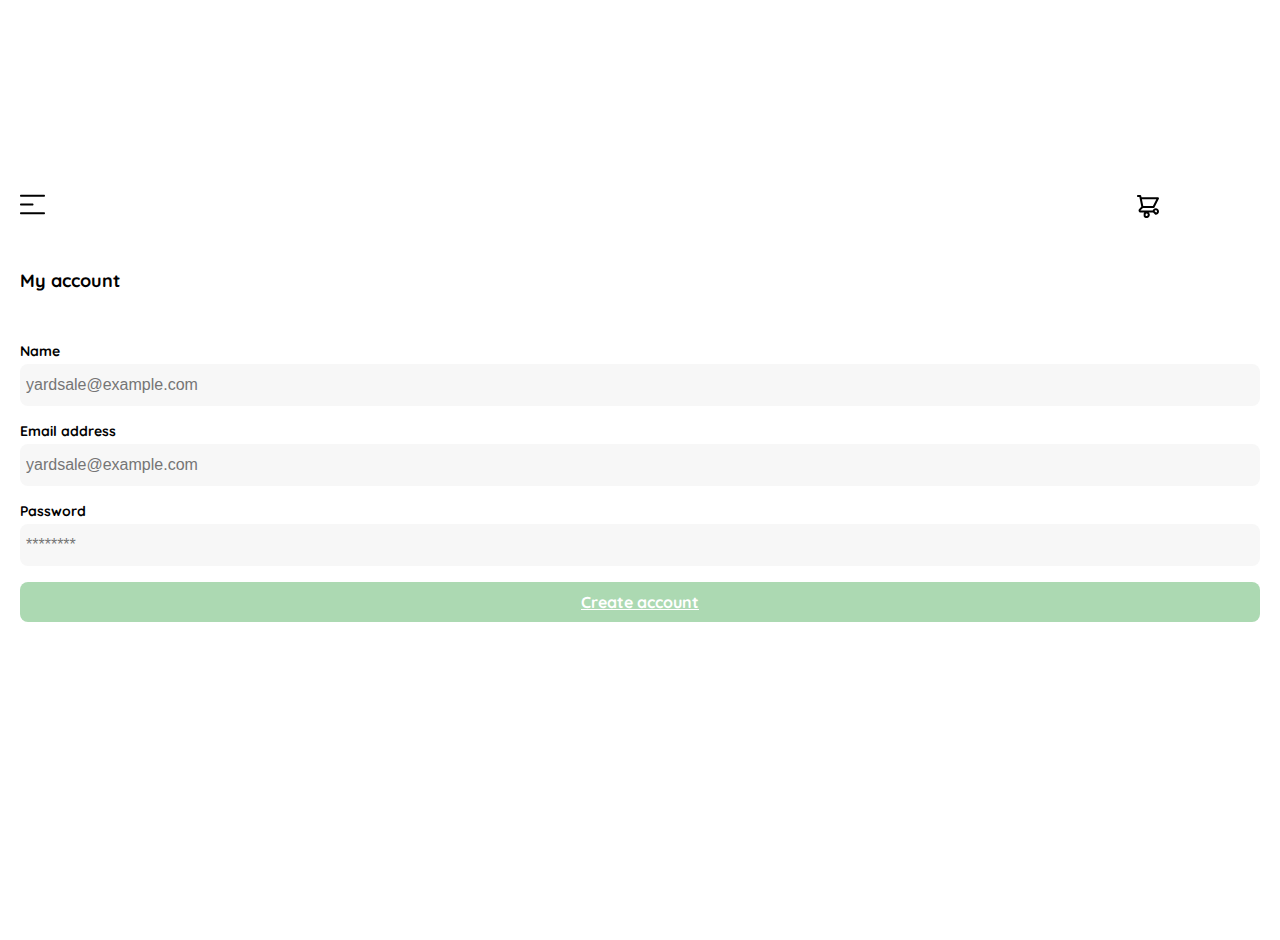
==== create_account.html @ 2fc28670 "Inicio del proyecto - Revisión" ====
<!DOCTYPE html>
<html lang="en">

<head>
    <meta charset="UTF-8">
    <meta name="viewport" content="width=div, initial-scale=1.0">
    <title>Yard Sale</title>
    <link rel="shortcut icon" href="Platzi_YardSale_Logos/favicon_bota_fora.svg" type="img">
    <link rel="preconnect" href="https://fonts.googleapis.com">
    <link rel="preconnect" href="https://fonts.gstatic.com" crossorigin>
    <link href="https://fonts.googleapis.com/css2?family=Quicksand:wght@300;500;700&display=swap" rel="stylesheet">
    <link rel="stylesheet" href="/CSS/create_account.css">
    <link rel="stylesheet" href="/CSS/button.css">
</head>

<body>
    <div class="account">
        <div class="account-container">
            <nav class="account-container__nav">
                <img src="Platzi_YardSale_Icons/icon_menu.svg" alt="" class="account-container__menu">
                <a href="home1.html"><img src="Platzi_YardSale_Logos/logo_yard_sale.svg" alt="" class="account-container__logo"></a>
                <img src="Platzi_YardSale_Icons/icon_shopping_cart.svg">
            </nav>
            <div class="account-container__content">
                <h1 class="account-container__title">My account</h1>
                <form class="account-container__form" action="/">
                    <label class="account-container__label" for="name">Name</label>
                    <input id="name" class="account-container__input account-container__input-name" type="text" name="" placeholder="yardsale@example.com">

                    <label class="account-container__label" for="email">Email address</label>
                    <input id="email" class="account-container__input account-container__input-email" type="email" name="" placeholder="yardsale@example.com">

                    <label class="account-container__label" for="password">Password</label>
                    <input id="password" class="account-container__input account-container__input-password" type="password" name="" placeholder="********">
                </form>
            </div>
            <a href="home1.html" class="login-container__button button__primary-button">Create account</a>
            <!-- <button class="account-container__button button__secondary-button" type="submit">Sign up</button> -->
        </div>
    </div>
</body>

</html>
---- CSS/create_account.css ----
:root {
    --white: #FFFFFF;
    --black: #000000;
    --very-light-pink: #C7C7C7;
    --text-input-field: #F7F7F7;
    --hospital-green: #ACD9B2;
    --sm: 14px;
    --md: 16px;
    --lg: 18px;
}

body {
    margin: 20px;
    font-family: 'Quicksand', sans-serif;
}

.account {
    width: 100%;
    height: 100vh;
    display: grid;
    place-items: center;
}

.account-container {
    display: grid;
    grid-template-columns: auto;
    grid-template-rows: 30px 8fr 1fr;
    /* width: 280px; */
    width: 100%;
    height: 100vh;
}

.account-container__nav {
    display: grid;
    justify-content: space-between;   
    grid-template-columns: 1fr 8fr 1fr;
    place-content: center;
}

.account-container__nav a {
    display: grid;
    place-content: center;
}

.account-container__logo {
    width: 120px;
    align-self: end;
    justify-self: center;
}

.account-container__content {
    align-self: start;
}


.account-container__title {
    font-size: var(--lg);
    margin-bottom: 12px;
    margin: 50px 0px;
}

.account-container__form {
    display: flex;
    flex-direction: column;
}

.account-container__label {
    font-size: var(--sm);
    font-weight: bold;
    margin-bottom: 4px;
}

.account-container__input {
    background-color: var(--text-input-field);
    border: none;
    border-radius: 8px;
    height: 30px;
    font-size: var(--md);
    padding: 6px;
    margin-bottom: 16px;
}

/*La configuración de los botones se encuentra en el archivo button.css*/

.button__primary-button {
    align-self: end;
    margin-bottom: 10%;
    display: flex;
    flex-wrap: wrap;
    align-content: center;
    justify-content: center;
}

@media (min-width:320px)  { /* smartphones, iPhone, portrait 480x320 phones */ 
    .account-container {
        width: 100%;
    }
}
@media (min-width:481px)  { /* portrait e-readers (Nook/Kindle), smaller tablets @ 600 or @ 640 wide. */ }
@media (min-width:641px)  { /* portrait tablets, portrait iPad, landscape e-readers, landscape 800x480 or 854x480 phones */ 
    .account-container {
        width: 100%;
        grid-template-rows: auto;
        align-content: center;
    }
    
    .account-container__logo {
        display: none;
    }

    .button__secondary-button {
        margin-top: 42px;
    }
}
@media (min-width:961px)  { /* tablet, landscape iPad, lo-res laptops ands desktops */ }
@media (min-width:1025px) { /* big landscape tablets, laptops, and desktops */ }
@media (min-width:1281px) { /* hi-res laptops and desktops */ }
---- CSS/button.css ----
.button__primary-button {
    background-color: var(--hospital-green);
    font-size: var(--md);
    border: none;
    border-radius: 8px;
    color: var(--white);
    height: 40px;
    width: 100%;
    cursor: pointer;
    font-weight: bold;
}

.button__secondary-button {
    background-color: var(--white);
    font-size: var(--md);
    border: solid var(--hospital-green) 1px;
    border-radius: 8px;
    color: var(--hospital-green);
    height: 40px;
    width: 100%;
    cursor: pointer;
    font-weight: 500;
    text-decoration: none;
}

.button__nav-button {
    background-color: var(--white);
    font-size: var(--lg);
    color: var(--very-light-pink);
    width: 100%;
    cursor: pointer;
    font-weight: 500;
    text-decoration: none;
}
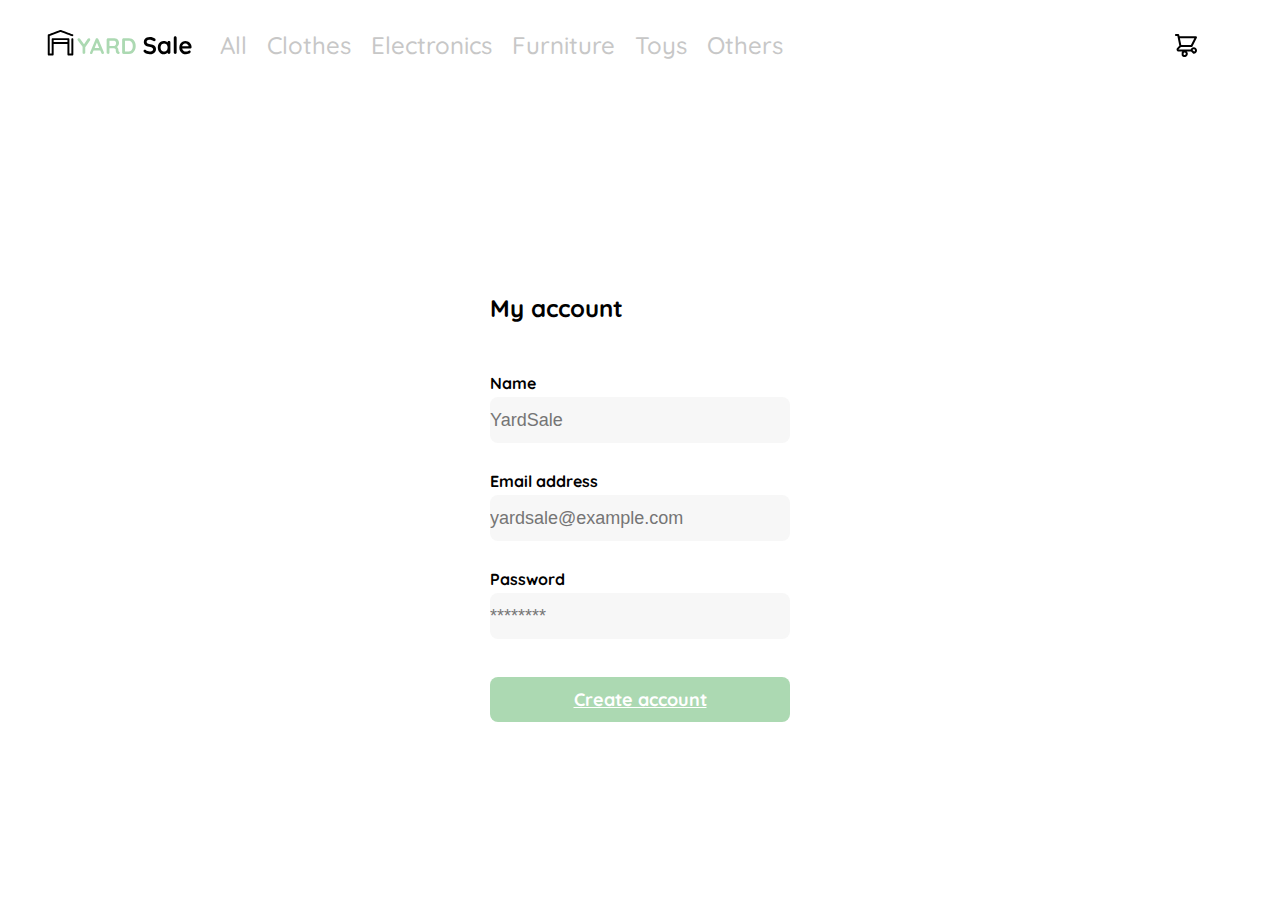
==== commit 6fc6616e: "Avances en global_nav. Se agregó nombre y opciones de usuario" ====
--- a/create_account.html
+++ b/create_account.html
@@ -5,36 +5,76 @@
     <meta charset="UTF-8">
     <meta name="viewport" content="width=div, initial-scale=1.0">
     <title>Yard Sale</title>
+
     <link rel="shortcut icon" href="Platzi_YardSale_Logos/favicon_bota_fora.svg" type="img">
     <link rel="preconnect" href="https://fonts.googleapis.com">
     <link rel="preconnect" href="https://fonts.gstatic.com" crossorigin>
     <link href="https://fonts.googleapis.com/css2?family=Quicksand:wght@300;500;700&display=swap" rel="stylesheet">
-    <link rel="stylesheet" href="/CSS/create_account.css">
-    <link rel="stylesheet" href="/CSS/button.css">
+
+    <link rel="stylesheet" href="CSS/button.css">
+    <link rel="stylesheet" href="CSS/variables.css">
+    <link rel="stylesheet" href="CSS/navegation.css">
+    <link rel="stylesheet" href="CSS/create_account.css">
 </head>
 
 <body>
-    <div class="account">
-        <div class="account-container">
-            <nav class="account-container__nav">
-                <img src="Platzi_YardSale_Icons/icon_menu.svg" alt="" class="account-container__menu">
-                <a href="home1.html"><img src="Platzi_YardSale_Logos/logo_yard_sale.svg" alt="" class="account-container__logo"></a>
-                <img src="Platzi_YardSale_Icons/icon_shopping_cart.svg">
+    <div class="create-account">
+        <div class="create-account-nav global-nav">
+            <a href="home1.html"
+                class="create-account-nav__page-left-logo global-nav__page-logo global-nav__page-left-logo"><img
+                    src="Platzi_YardSale_Logos/logo_yard_sale.svg" alt="Page logo" /></a>
+            <nav class="create-account-nav__elements global-nav__elements">
+                <input type="checkbox" id="menu-control" />
+                <label class="btn" for="menu-control"><img src="Platzi_YardSale_Icons/icon_menu.svg" alt="Menu"
+                        id="btnLeft" /></label>
+                <ol>
+                    <li>
+                        <a href="home1.html" class="create-account-nav__button button__nav-button">All</a>
+                    </li>
+                    <li>
+                        <a href="home1.html" class="create-account-nav__button button__nav-button">Clothes</a>
+                    </li>
+                    <li>
+                        <a href="home1.html"
+                            class="create-account-nav__button button__nav-button">Electronics</a>
+                    </li>
+                    <li>
+                        <a href="home1.html"
+                            class="create-account-nav__button button__nav-button">Furniture</a>
+                    </li>
+                    <li>
+                        <a href="home1.html" class="create-account-nav__button button__nav-button">Toys</a>
+                    </li>
+                    <li>
+                        <a href="home1.html" class="create-account-nav__button button__nav-button">Others</a>
+                    </li>
+                </ol>
             </nav>
-            <div class="account-container__content">
-                <h1 class="account-container__title">My account</h1>
-                <form class="account-container__form" action="/">
-                    <label class="account-container__label" for="name">Name</label>
-                    <input id="name" class="account-container__input account-container__input-name" type="text" name="" placeholder="yardsale@example.com">
+            <a href="home1.html"
+                class="create-account-nav__page-central-logo global-nav__page-logo global-nav__page-central-logo"><img
+                    src="Platzi_YardSale_Logos/logo_yard_sale.svg" alt="Page logo" /></a>
+            <div class="create-account-nav__account-shopping-cart global-nav__account-shopping-cart">
+                <a href="shopping_cart1.html" class="create-account-nav__button button__nav-button"><img
+                        src="Platzi_YardSale_Icons/icon_shopping_cart.svg" alt="Shopping cart icon" /></a>
+            </div>
+        </div>
+        <div class="create-account-container">
+            <div class="create-account-container__content">
+                <h1 class="create-account-container__title">My account</h1>
+                <form class="create-account-container__form" action="/">
+                    <label class="create-account-container__label" for="name">Name</label>
+                    <input class="create-account-container__text" id="name" type="text" placeholder="YardSale" />
 
-                    <label class="account-container__label" for="email">Email address</label>
-                    <input id="email" class="account-container__input account-container__input-email" type="email" name="" placeholder="yardsale@example.com">
+                    <label class="create-account-container__label" for="email">Email address</label>
+                    <input class="create-account-container__text" id="email" type="email"
+                        placeholder="yardsale@example.com" />
 
-                    <label class="account-container__label" for="password">Password</label>
-                    <input id="password" class="account-container__input account-container__input-password" type="password" name="" placeholder="********">
+                    <label class="create-account-container__label" for="password">Password</label>
+                    <input class="create-account-container__text" id="password" type="password"
+                        placeholder="********" />
                 </form>
             </div>
-            <a href="home1.html" class="login-container__button button__primary-button">Create account</a>
+            <a href="my_account.html" class="create-account__button button__primary-button">Create account</a>
             <!-- <button class="account-container__button button__secondary-button" type="submit">Sign up</button> -->
         </div>
     </div>
--- a/CSS/button.css
+++ b/CSS/button.css
@@ -4,7 +4,7 @@
     border: none;
     border-radius: 8px;
     color: var(--white);
-    height: 40px;
+    height: 45px;
     width: 100%;
     cursor: pointer;
     font-weight: bold;
@@ -16,7 +16,7 @@
     border: solid var(--hospital-green) 1px;
     border-radius: 8px;
     color: var(--hospital-green);
-    height: 40px;
+    height: 45px;
     width: 100%;
     cursor: pointer;
     font-weight: 500;
--- a/CSS/variables.css
+++ b/CSS/variables.css
@@ -0,0 +1,13 @@
+:root {
+    --white: #FFFFFF;
+    --black: #000000;
+    --dark: #232830;
+    --very-light-pink: #C7C7C7;
+    --text-input-field: #F7F7F7;
+    --hospital-green: #ACD9B2;
+    --sm: 16px;
+    --md: 18px;
+    --lg: 24px;
+    --logo: 30px;
+    --logo-s: 22px;
+}--- a/CSS/navegation.css
+++ b/CSS/navegation.css
@@ -0,0 +1,194 @@
+.global-nav {
+  margin-top: 20px;
+  width: 100%;
+  display: none;
+}
+
+.global-nav {
+  background-color: white;
+
+  width: 100%;
+  display: grid;
+  place-items: center;
+  place-content: center;
+  justify-content: space-between;
+  grid-template-columns: 50px 1fr 50px;
+  /* grid-template-rows: 250px; */
+  grid-template-rows: 50px;
+
+  position: sticky;
+  top: 0;
+  align-self: start;
+}
+
+.global-nav__page-left-logo {
+  display: none;
+}
+
+.global-nav__page-logo img {
+  height: var(--logo);
+}
+
+.global-nav__elements {
+  width: 100%;
+  display: flex;
+  flex-direction: row;
+  justify-content: flex-start;
+}
+
+.global-nav__elements label {
+  display: grid;
+  place-items: center;
+  margin: 0;
+}
+
+#menu-control {
+  display: none;
+}
+
+.global-nav__elements ol {
+  width: 100%;
+  display: flex;
+  padding: 0 0 0 0;
+  list-style: none;
+}
+
+.global-nav__elements li {
+  display: none;
+  padding: 0 20px 0 0;
+}
+
+.global-nav__account-shopping-cart {
+  width: 100%;
+  display: grid;
+  align-items: end;
+  grid-template-columns: 3fr 1fr;
+  grid-template-rows: 1fr;
+}
+
+.name-container {
+  height: 55px;
+  display: none;
+}
+
+.name {
+  height: 20px;
+  font-size: var(--md);
+  color: var(--dark);
+  align-self: end;
+  position: relative;
+  top: 16px;
+  z-index: 2;
+}
+
+.options-container {
+  display: none;
+  position: relative;
+  top: 20px;
+  left: 38px;
+  width: 150px;
+  background-color: var(--white);
+  z-index: 1;
+  border-radius: 8px;
+  box-shadow: 3px 3px 10px var(--very-light-pink);
+}
+
+.options {
+  padding: 20px 10px 0 0;
+  list-style: none;
+}
+
+.my_orders__button {
+  color: var(--black);
+}
+
+.my_account__button {
+  margin-top: 10px;
+  color: var(--black);
+}
+
+.global-nav__account-shopping-cart a {
+  display: flex;
+  flex-direction: row-reverse;
+  place-self: center;
+}
+
+.home1__button {
+  color: var(--hospital-green);
+  margin-top: 40px;
+}
+
+@media (min-width: 320px) {
+  /* smartphones, iPhone, portrait 480x320 phones */
+}
+@media (min-width: 481px) {
+  /* portrait e-readers (Nook/Kindle), smaller tablets @ 600 or @ 640 wide. */
+}
+@media (min-width: 641px) {
+  /* portrait tablets, portrait iPad, landscape e-readers, landscape 800x480 or 854x480 phones */
+  .global-nav {
+    grid-template-columns: 200px 1fr 250px;
+  }
+  .global-nav__page-left-logo {
+    width: 100%;
+    display: grid;
+    place-items: center;
+  }
+  .global-nav__page-central-logo {
+    display: none;
+  }
+  #menu-control:checked ~ ol {
+    display: flex;
+    flex-direction: column;
+    position: relative;
+    top: 92px;
+    left: 20px;
+  }
+  #menu-control:checked ~ ol > li {
+    display: block;
+    padding-bottom: 10px;
+  }
+  .global-nav__elements li:hover a {
+    color: var(--hospital-green);
+  }
+  /* ::-webkit-scrollbar {
+    display: none;
+  } */
+  .name-container {
+    display: flex;
+    flex-direction: column;
+  }
+  .name-container:hover .options-container {
+    display: block;
+  }
+}
+@media (min-width: 961px) {
+  /* tablet, landscape iPad, lo-res laptops ands desktops */
+}
+@media (min-width: 1025px) {
+  /* big landscape tablets, laptops, and desktops */
+  .global-nav {
+    grid-template-columns: 200px 1fr 250px;
+  }
+  .global-nav__elements {
+    display: flex;
+  }
+  .global-nav__elements label {
+    display: none;
+  }
+  #menu-control:checked ~ ol > li {
+    display: flex;
+    padding: 0 20px 0 0;
+  }
+  #menu-control:checked ~ ol {
+    flex-direction: row;
+    position: static;
+  }
+  .global-nav__elements li {
+    display: block;
+    padding: 0 20px 0 0;
+  }
+}
+@media (min-width: 1281px) {
+  /* hi-res laptops and desktops */
+}
--- a/CSS/create_account.css
+++ b/CSS/create_account.css
@@ -1,114 +1,93 @@
-:root {
-    --white: #FFFFFF;
-    --black: #000000;
-    --very-light-pink: #C7C7C7;
-    --text-input-field: #F7F7F7;
-    --hospital-green: #ACD9B2;
-    --sm: 14px;
-    --md: 16px;
-    --lg: 18px;
-}
-
 body {
-    margin: 20px;
+    margin: 0 20px;
+    height: 100vh;
     font-family: 'Quicksand', sans-serif;
 }
 
-.account {
+.create-account {
     width: 100%;
-    height: 100vh;
+    height: 100%;
     display: grid;
+    grid-template-columns: auto;
+    grid-template-rows: 70px 1fr;
     place-items: center;
 }
-
-.account-container {
+.create-account-container {
+    width: 300px;
     display: grid;
-    grid-template-columns: auto;
-    grid-template-rows: 30px 8fr 1fr;
-    /* width: 280px; */
-    width: 100%;
-    height: 100vh;
+    grid-template-rows: 1fr 80px;
 }
 
-.account-container__nav {
-    display: grid;
-    justify-content: space-between;   
-    grid-template-columns: 1fr 8fr 1fr;
-    place-content: center;
-}
-
-.account-container__nav a {
-    display: grid;
-    place-content: center;
-}
-
-.account-container__logo {
-    width: 120px;
-    align-self: end;
-    justify-self: center;
-}
-
-.account-container__content {
+.create-account-container__content {
     align-self: start;
 }
 
-
-.account-container__title {
+.create-account-container__title {
     font-size: var(--lg);
-    margin-bottom: 12px;
-    margin: 50px 0px;
+    margin: 70px 0px 50px 0px;
 }
 
-.account-container__form {
+.create-account-container__form {
     display: flex;
     flex-direction: column;
 }
 
-.account-container__label {
+.create-account-container__label {
     font-size: var(--sm);
     font-weight: bold;
     margin-bottom: 4px;
 }
 
-.account-container__input {
+.create-account-container__text {
     background-color: var(--text-input-field);
     border: none;
+    color: var(--very-light-pink);
     border-radius: 8px;
     height: 30px;
     font-size: var(--md);
-    padding: 6px;
-    margin-bottom: 16px;
+    padding: 8px 0px;
+    margin-bottom: 28px;
 }
 
 /*La configuración de los botones se encuentra en el archivo button.css*/
 
-.button__primary-button {
-    align-self: end;
-    margin-bottom: 10%;
+.create-account__button {
+    margin-bottom: 25px;
     display: flex;
     flex-wrap: wrap;
-    align-content: center;
-    justify-content: center;
+    place-content: center;
+    place-self: end center;
 }
 
-@media (min-width:320px)  { /* smartphones, iPhone, portrait 480x320 phones */ 
-    .account-container {
+@media (max-width:290px)  {
+    .create-account {
+        width: 236px;
+    }
+    .create-account-container {
+        justify-self: start;
+        justify-items: start;
+    }
+}
+@media (min-width:291px)  { /* smartphones, iPhone, portrait 480x320 phones */ 
+    .create-account {
         width: 100%;
     }
 }
-@media (min-width:481px)  { /* portrait e-readers (Nook/Kindle), smaller tablets @ 600 or @ 640 wide. */ }
+@media (min-width:320px)  { /* smartphones, iPhone, portrait 480x320 phones */ 
+    
+}
+@media (max-width:481px)  { /* portrait e-readers (Nook/Kindle), smaller tablets @ 600 or @ 640 wide. */ 
+    .create-account-container {
+        width: 100%;
+        height: 100%;
+    }
+}
 @media (min-width:641px)  { /* portrait tablets, portrait iPad, landscape e-readers, landscape 800x480 or 854x480 phones */ 
-    .account-container {
-        width: 100%;
-        grid-template-rows: auto;
+    .create-account {
+        grid-template-rows: 70px 1fr;
         align-content: center;
     }
-    
-    .account-container__logo {
-        display: none;
-    }
-
-    .button__secondary-button {
+    .button__primary-button {
         margin-top: 42px;
     }
 }
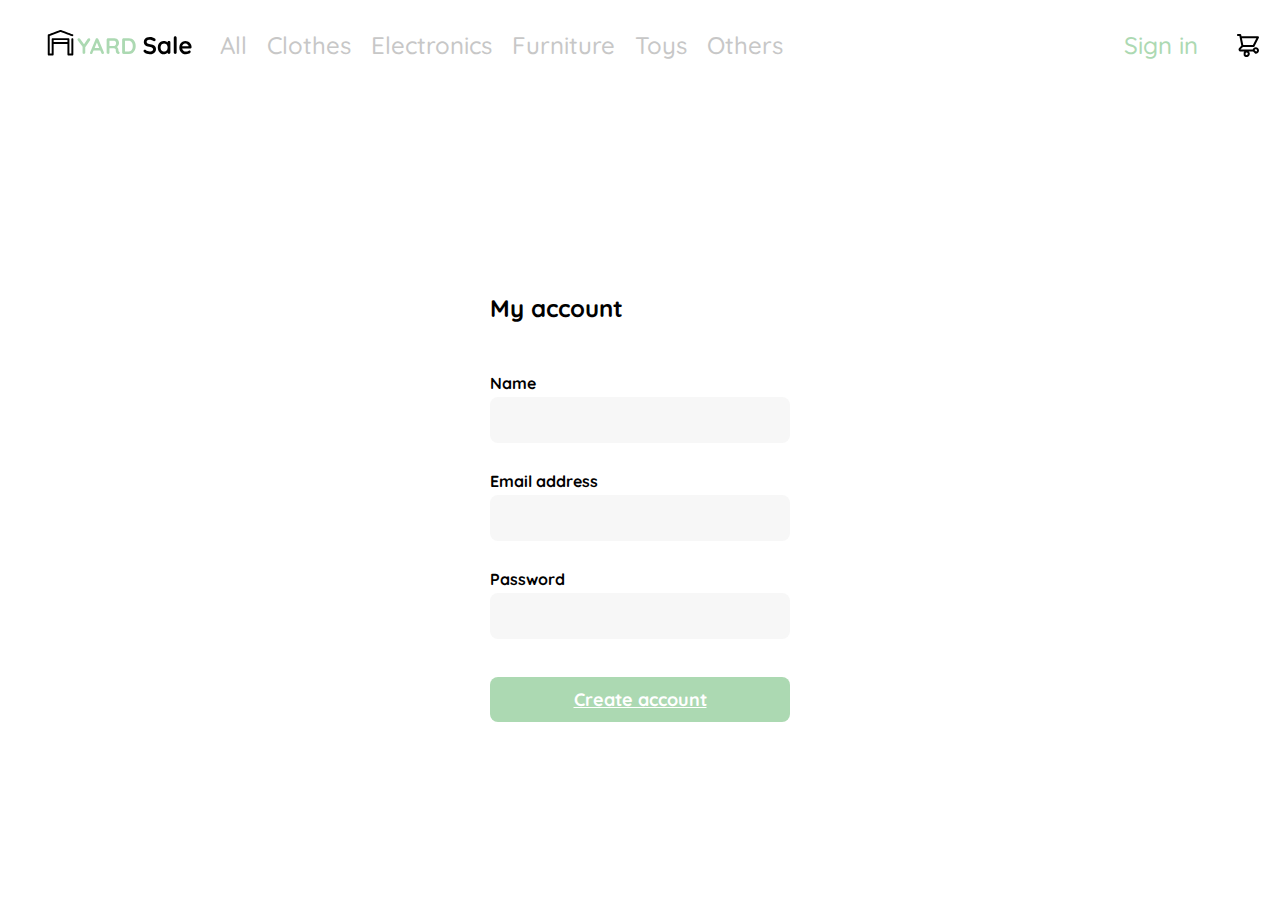
==== commit 654ca1b9: "Barra de navegación casi finalizada. Se ha completado la mayor parte del diseño y funcionalidad. Aún" ====
--- a/create_account.html
+++ b/create_account.html
@@ -2,82 +2,85 @@
 <html lang="en">
 
 <head>
-    <meta charset="UTF-8">
-    <meta name="viewport" content="width=div, initial-scale=1.0">
-    <title>Yard Sale</title>
+  <meta charset="UTF-8" />
+  <meta name="viewport" content="width=div, initial-scale=1.0" />
+  <title>Yard Sale</title>
 
-    <link rel="shortcut icon" href="Platzi_YardSale_Logos/favicon_bota_fora.svg" type="img">
-    <link rel="preconnect" href="https://fonts.googleapis.com">
-    <link rel="preconnect" href="https://fonts.gstatic.com" crossorigin>
-    <link href="https://fonts.googleapis.com/css2?family=Quicksand:wght@300;500;700&display=swap" rel="stylesheet">
+  <link rel="shortcut icon" href="Platzi_YardSale_Logos/favicon_bota_fora.svg" type="img" />
+  <link rel="preconnect" href="https://fonts.googleapis.com" />
+  <link rel="preconnect" href="https://fonts.gstatic.com" crossorigin />
+  <link href="https://fonts.googleapis.com/css2?family=Quicksand:wght@300;500;700&display=swap" rel="stylesheet" />
 
-    <link rel="stylesheet" href="CSS/button.css">
-    <link rel="stylesheet" href="CSS/variables.css">
-    <link rel="stylesheet" href="CSS/navegation.css">
-    <link rel="stylesheet" href="CSS/create_account.css">
+  <link rel="stylesheet" href="CSS/button.css" />
+  <link rel="stylesheet" href="CSS/variables.css" />
+  <link rel="stylesheet" href="CSS/navegation.css" />
+  <link rel="stylesheet" href="CSS/create_account.css" />
 </head>
 
 <body>
-    <div class="create-account">
-        <div class="create-account-nav global-nav">
-            <a href="home1.html"
-                class="create-account-nav__page-left-logo global-nav__page-logo global-nav__page-left-logo"><img
-                    src="Platzi_YardSale_Logos/logo_yard_sale.svg" alt="Page logo" /></a>
-            <nav class="create-account-nav__elements global-nav__elements">
-                <input type="checkbox" id="menu-control" />
-                <label class="btn" for="menu-control"><img src="Platzi_YardSale_Icons/icon_menu.svg" alt="Menu"
-                        id="btnLeft" /></label>
-                <ol>
-                    <li>
-                        <a href="home1.html" class="create-account-nav__button button__nav-button">All</a>
-                    </li>
-                    <li>
-                        <a href="home1.html" class="create-account-nav__button button__nav-button">Clothes</a>
-                    </li>
-                    <li>
-                        <a href="home1.html"
-                            class="create-account-nav__button button__nav-button">Electronics</a>
-                    </li>
-                    <li>
-                        <a href="home1.html"
-                            class="create-account-nav__button button__nav-button">Furniture</a>
-                    </li>
-                    <li>
-                        <a href="home1.html" class="create-account-nav__button button__nav-button">Toys</a>
-                    </li>
-                    <li>
-                        <a href="home1.html" class="create-account-nav__button button__nav-button">Others</a>
-                    </li>
-                </ol>
-            </nav>
-            <a href="home1.html"
-                class="create-account-nav__page-central-logo global-nav__page-logo global-nav__page-central-logo"><img
-                    src="Platzi_YardSale_Logos/logo_yard_sale.svg" alt="Page logo" /></a>
-            <div class="create-account-nav__account-shopping-cart global-nav__account-shopping-cart">
-                <a href="shopping_cart1.html" class="create-account-nav__button button__nav-button"><img
-                        src="Platzi_YardSale_Icons/icon_shopping_cart.svg" alt="Shopping cart icon" /></a>
-            </div>
+  <div class="create-account">
+    <div class="create-account-nav global-nav">
+      <a href="index.html"
+        class="create-account-nav__page-left-logo global-nav__page-logo global-nav__page-left-logo"><img
+          src="Platzi_YardSale_Logos/logo_yard_sale.svg" alt="Page logo" /></a>
+      <nav class="create-account-nav__elements global-nav__elements">
+        <input type="checkbox" id="menu-control" />
+        <label class="menu-control__img" for="menu-control"><img src="Platzi_YardSale_Icons/icon_menu.svg" alt="Menu"
+            id="btnLeft" /></label>
+        <ol class="create-account-nav__buttons global-nav__buttons">
+          <li>
+            <a href="index.html" class="create-account-nav__button button__nav-button">All</a>
+          </li>
+          <li>
+            <a href="index.html" class="create-account-nav__button button__nav-button">Clothes</a>
+          </li>
+          <li>
+            <a href="index.html" class="create-account-nav__button button__nav-button">Electronics</a>
+          </li>
+          <li>
+            <a href="index.html" class="create-account-nav__button button__nav-button">Furniture</a>
+          </li>
+          <li>
+            <a href="index.html" class="create-account-nav__button button__nav-button">Toys</a>
+          </li>
+          <li>
+            <a href="index.html" class="create-account-nav__button button__nav-button">Others</a>
+          </li>
+        </ol>
+      </nav>
+      <a href="index.html"
+        class="create-account-nav__page-central-logo global-nav__page-logo global-nav__page-central-logo"><img
+          src="Platzi_YardSale_Logos/logo_yard_sale.svg" alt="Page logo" /></a>
+      <div class="create-account-nav__account-shopping-cart global-nav__account-shopping-cart">
+        <div class="name-options">
+          <div class="name-container">
+            <a href="login.html" class="name create_account__button button__nav-button global-shopping__button">Sign
+              in</a>
+          </div>
         </div>
-        <div class="create-account-container">
-            <div class="create-account-container__content">
-                <h1 class="create-account-container__title">My account</h1>
-                <form class="create-account-container__form" action="/">
-                    <label class="create-account-container__label" for="name">Name</label>
-                    <input class="create-account-container__text" id="name" type="text" placeholder="YardSale" />
 
-                    <label class="create-account-container__label" for="email">Email address</label>
-                    <input class="create-account-container__text" id="email" type="email"
-                        placeholder="yardsale@example.com" />
+        <a href="shopping_cart1.html" class="create-account-nav__button button__nav-button"><img
+            src="Platzi_YardSale_Icons/icon_shopping_cart.svg" alt="Shopping cart icon" /></a>
+      </div>
+    </div>
+    <div class="create-account-container">
+      <div class="create-account-container__content">
+        <h1 class="create-account-container__title">My account</h1>
+        <form class="create-account-container__form" action="/">
+          <label class="create-account-container__label" for="name">Name</label>
+          <input class="create-account-container__text" id="name" type="text" placeholder="" />
 
-                    <label class="create-account-container__label" for="password">Password</label>
-                    <input class="create-account-container__text" id="password" type="password"
-                        placeholder="********" />
-                </form>
-            </div>
-            <a href="my_account.html" class="create-account__button button__primary-button">Create account</a>
-            <!-- <button class="account-container__button button__secondary-button" type="submit">Sign up</button> -->
-        </div>
+          <label class="create-account-container__label" for="email">Email address</label>
+          <input class="create-account-container__text" id="email" type="email" placeholder="" />
+
+          <label class="create-account-container__label" for="password">Password</label>
+          <input class="create-account-container__text" id="password" type="password" placeholder="" />
+        </form>
+      </div>
+      <a href="my_account.html" class="create-account__button button__primary-button">Create account</a>
+      <!-- <button class="account-container__button button__secondary-button" type="submit">Sign up</button> -->
     </div>
+  </div>
 </body>
 
 </html>--- a/CSS/navegation.css
+++ b/CSS/navegation.css
@@ -1,17 +1,13 @@
-.global-nav {
-  margin-top: 20px;
-  width: 100%;
-  display: none;
-}
-
 .global-nav {
   background-color: white;
-
-  width: 100%;
+  margin-top: 20px;
+  width: 100%;
+
   display: grid;
   place-items: center;
   place-content: center;
   justify-content: space-between;
+
   grid-template-columns: 50px 1fr 50px;
   /* grid-template-rows: 250px; */
   grid-template-rows: 50px;
@@ -36,24 +32,30 @@
   justify-content: flex-start;
 }
 
-.global-nav__elements label {
+/* .global-nav__elements label {
   display: grid;
   place-items: center;
   margin: 0;
+} */
+
+.menu-control__img {
+  display: grid;
+  place-items: center;
+  margin: 0;
 }
 
 #menu-control {
   display: none;
 }
 
-.global-nav__elements ol {
+.global-nav__buttons {
   width: 100%;
   display: flex;
   padding: 0 0 0 0;
   list-style: none;
 }
 
-.global-nav__elements li {
+.global-nav__buttons li {
   display: none;
   padding: 0 20px 0 0;
 }
@@ -66,43 +68,54 @@
   grid-template-rows: 1fr;
 }
 
+.name-options {
+  height: 50px;
+  display: none;
+}
+
 .name-container {
-  height: 55px;
-  display: none;
-}
-
-.name {
-  height: 20px;
+  height: 50px;
   font-size: var(--md);
   color: var(--dark);
-  align-self: end;
-  position: relative;
-  top: 16px;
-  z-index: 2;
+  display: flex;
+  /* align-self: end; */
+  /* position: relative; */
+  /* top: 16px; */
+  /* z-index: 2; */
+  align-items: center;
+}
+
+.name {
+  margin: 0;
 }
 
 .options-container {
   display: none;
-  position: relative;
-  top: 20px;
-  left: 38px;
-  width: 150px;
+  /* position: relative; */
+  /* top: 20px; */
+  /* left: 38px; */
+  /* width: 150px; */
   background-color: var(--white);
-  z-index: 1;
+  /* z-index: 1; */
   border-radius: 8px;
   box-shadow: 3px 3px 10px var(--very-light-pink);
 }
 
 .options {
-  padding: 20px 10px 0 0;
+  margin: 0;
+  padding: 20px 10px 20px 0;
   list-style: none;
 }
 
-.my_orders__button {
+.options li {
+  padding: 10px
+}
+
+.my-orders-option__button {
   color: var(--black);
 }
 
-.my_account__button {
+.my-account-option__button {
   margin-top: 10px;
   color: var(--black);
 }
@@ -113,7 +126,11 @@
   place-self: center;
 }
 
-.home1__button {
+.global-shopping__button {
+  color: var(--hospital-green);
+}
+
+.action__button {
   color: var(--hospital-green);
   margin-top: 40px;
 }
@@ -141,7 +158,7 @@
     display: flex;
     flex-direction: column;
     position: relative;
-    top: 92px;
+    top: 106px;
     left: 20px;
   }
   #menu-control:checked ~ ol > li {
@@ -154,18 +171,18 @@
   /* ::-webkit-scrollbar {
     display: none;
   } */
-  .name-container {
-    display: flex;
-    flex-direction: column;
-  }
-  .name-container:hover .options-container {
+  .name-options {
+    display: grid;
+    grid-template-rows: 50px auto;
+}
+  .global-name-options:hover .options-container {
     display: block;
   }
 }
 @media (min-width: 961px) {
   /* tablet, landscape iPad, lo-res laptops ands desktops */
 }
-@media (min-width: 1025px) {
+@media (min-width: 1070px) {
   /* big landscape tablets, laptops, and desktops */
   .global-nav {
     grid-template-columns: 200px 1fr 250px;
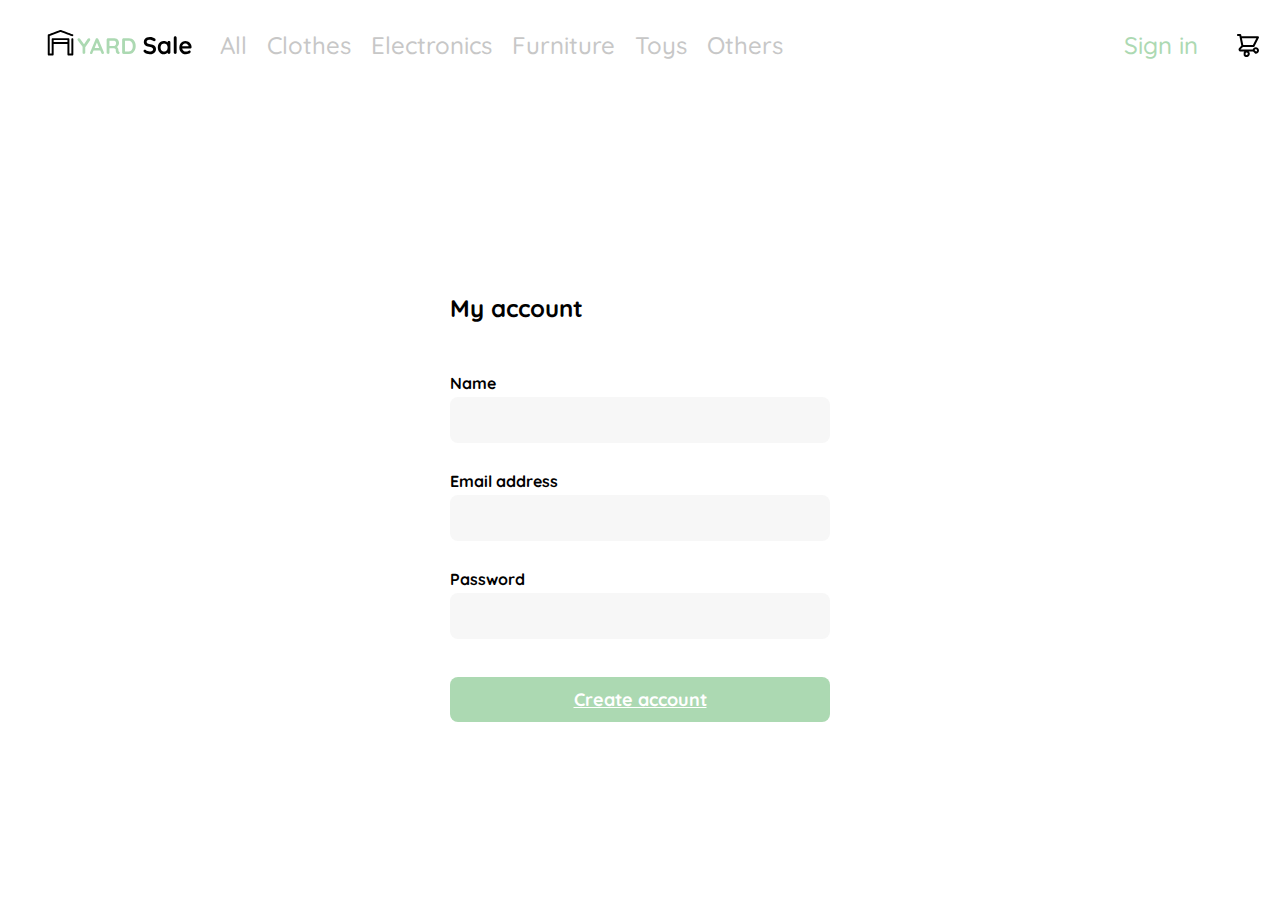
==== commit 40277862: "Versión para revisión" ====
--- a/create_account.html
+++ b/create_account.html
@@ -58,7 +58,6 @@
               in</a>
           </div>
         </div>
-
         <a href="shopping_cart1.html" class="create-account-nav__button button__nav-button"><img
             src="Platzi_YardSale_Icons/icon_shopping_cart.svg" alt="Shopping cart icon" /></a>
       </div>
@@ -69,15 +68,13 @@
         <form class="create-account-container__form" action="/">
           <label class="create-account-container__label" for="name">Name</label>
           <input class="create-account-container__text" id="name" type="text" placeholder="" />
-
           <label class="create-account-container__label" for="email">Email address</label>
           <input class="create-account-container__text" id="email" type="email" placeholder="" />
-
           <label class="create-account-container__label" for="password">Password</label>
           <input class="create-account-container__text" id="password" type="password" placeholder="" />
         </form>
       </div>
-      <a href="my_account.html" class="create-account__button button__primary-button">Create account</a>
+      <a href="home1.html" class="create-account__button button__primary-button">Create account</a>
       <!-- <button class="account-container__button button__secondary-button" type="submit">Sign up</button> -->
     </div>
   </div>
--- a/CSS/button.css
+++ b/CSS/button.css
@@ -1,34 +1,34 @@
 .button__primary-button {
-    background-color: var(--hospital-green);
-    font-size: var(--md);
-    border: none;
-    border-radius: 8px;
-    color: var(--white);
-    height: 45px;
-    width: 100%;
-    cursor: pointer;
-    font-weight: bold;
+  background-color: var(--hospital-green);
+  font-size: var(--md);
+  border: none;
+  border-radius: 8px;
+  color: var(--white);
+  height: 45px;
+  width: 100%;
+  cursor: pointer;
+  font-weight: bold;
 }
 
 .button__secondary-button {
-    background-color: var(--white);
-    font-size: var(--md);
-    border: solid var(--hospital-green) 1px;
-    border-radius: 8px;
-    color: var(--hospital-green);
-    height: 45px;
-    width: 100%;
-    cursor: pointer;
-    font-weight: 500;
-    text-decoration: none;
+  background-color: var(--white);
+  font-size: var(--md);
+  border: solid var(--hospital-green) 1px;
+  border-radius: 8px;
+  color: var(--hospital-green);
+  height: 45px;
+  width: 100%;
+  cursor: pointer;
+  font-weight: 500;
+  text-decoration: none;
 }
 
 .button__nav-button {
-    background-color: var(--white);
-    font-size: var(--lg);
-    color: var(--very-light-pink);
-    width: 100%;
-    cursor: pointer;
-    font-weight: 500;
-    text-decoration: none;
-}+  background-color: var(--white);
+  font-size: var(--lg);
+  color: var(--very-light-pink);
+  width: 100%;
+  cursor: pointer;
+  font-weight: 500;
+  text-decoration: none;
+}
--- a/CSS/variables.css
+++ b/CSS/variables.css
@@ -1,13 +1,13 @@
 :root {
-    --white: #FFFFFF;
-    --black: #000000;
-    --dark: #232830;
-    --very-light-pink: #C7C7C7;
-    --text-input-field: #F7F7F7;
-    --hospital-green: #ACD9B2;
-    --sm: 16px;
-    --md: 18px;
-    --lg: 24px;
-    --logo: 30px;
-    --logo-s: 22px;
-}+  --white: #ffffff;
+  --black: #000000;
+  --dark: #232830;
+  --very-light-pink: #c7c7c7;
+  --text-input-field: #f7f7f7;
+  --hospital-green: #acd9b2;
+  --sm: 16px;
+  --md: 18px;
+  --lg: 24px;
+  --logo: 30px;
+  --logo-s: 22px;
+}
--- a/CSS/navegation.css
+++ b/CSS/navegation.css
@@ -108,7 +108,7 @@
 }
 
 .options li {
-  padding: 10px
+  padding: 10px;
 }
 
 .my-orders-option__button {
@@ -174,7 +174,7 @@
   .name-options {
     display: grid;
     grid-template-rows: 50px auto;
-}
+  }
   .global-name-options:hover .options-container {
     display: block;
   }
--- a/CSS/create_account.css
+++ b/CSS/create_account.css
@@ -1,96 +1,105 @@
 body {
-    margin: 0 20px;
-    height: 100vh;
-    font-family: 'Quicksand', sans-serif;
+  margin: 0 20px;
+  height: 100vh;
+  font-family: "Quicksand", sans-serif;
 }
 
 .create-account {
-    width: 100%;
-    height: 100%;
-    display: grid;
-    grid-template-columns: auto;
-    grid-template-rows: 70px 1fr;
-    place-items: center;
+  width: 100%;
+  height: 100%;
+  display: grid;
+  grid-template-columns: auto;
+  grid-template-rows: 70px 1fr;
+  place-items: center;
 }
 .create-account-container {
-    width: 300px;
-    display: grid;
-    grid-template-rows: 1fr 80px;
+  width: 380px;
+  display: grid;
+  grid-template-rows: 1fr 80px;
 }
 
 .create-account-container__content {
-    align-self: start;
+  align-self: start;
 }
 
 .create-account-container__title {
-    font-size: var(--lg);
-    margin: 70px 0px 50px 0px;
+  font-size: var(--lg);
+  margin: 70px 0px 50px 0px;
 }
 
 .create-account-container__form {
-    display: flex;
-    flex-direction: column;
+  display: flex;
+  flex-direction: column;
 }
 
 .create-account-container__label {
-    font-size: var(--sm);
-    font-weight: bold;
-    margin-bottom: 4px;
+  font-size: var(--sm);
+  font-weight: bold;
+  margin-bottom: 4px;
 }
 
 .create-account-container__text {
-    background-color: var(--text-input-field);
-    border: none;
-    color: var(--very-light-pink);
-    border-radius: 8px;
-    height: 30px;
-    font-size: var(--md);
-    padding: 8px 0px;
-    margin-bottom: 28px;
+  background-color: var(--text-input-field);
+  border: none;
+  color: var(--very-light-pink);
+  border-radius: 8px;
+  height: 30px;
+  font-size: var(--md);
+  padding: 8px 0px;
+  margin-bottom: 28px;
 }
 
 /*La configuración de los botones se encuentra en el archivo button.css*/
 
 .create-account__button {
-    margin-bottom: 25px;
-    display: flex;
-    flex-wrap: wrap;
-    place-content: center;
-    place-self: end center;
+  margin-bottom: 25px;
+  display: flex;
+  flex-wrap: wrap;
+  place-content: center;
+  place-self: end center;
 }
 
-@media (max-width:290px)  {
-    .create-account {
-        width: 236px;
-    }
-    .create-account-container {
-        justify-self: start;
-        justify-items: start;
-    }
+@media (max-width: 290px) {
+  .create-account {
+    width: 236px;
+  }
+  .create-account-container {
+    justify-self: start;
+    justify-items: start;
+  }
 }
-@media (min-width:291px)  { /* smartphones, iPhone, portrait 480x320 phones */ 
-    .create-account {
-        width: 100%;
-    }
+@media (min-width: 291px) {
+  /* smartphones, iPhone, portrait 480x320 phones */
+  .create-account {
+    width: 100%;
+  }
 }
-@media (min-width:320px)  { /* smartphones, iPhone, portrait 480x320 phones */ 
-    
+@media (min-width: 320px) {
+  /* smartphones, iPhone, portrait 480x320 phones */
 }
-@media (max-width:481px)  { /* portrait e-readers (Nook/Kindle), smaller tablets @ 600 or @ 640 wide. */ 
-    .create-account-container {
-        width: 100%;
-        height: 100%;
-    }
+@media (max-width: 481px) {
+  /* portrait e-readers (Nook/Kindle), smaller tablets @ 600 or @ 640 wide. */
+  .create-account-container {
+    width: 100%;
+    height: 100%;
+  }
 }
-@media (min-width:641px)  { /* portrait tablets, portrait iPad, landscape e-readers, landscape 800x480 or 854x480 phones */ 
-    .create-account {
-        grid-template-rows: 70px 1fr;
-        align-content: center;
-    }
-    .button__primary-button {
-        margin-top: 42px;
-    }
+@media (min-width: 641px) {
+  /* portrait tablets, portrait iPad, landscape e-readers, landscape 800x480 or 854x480 phones */
+  .create-account {
+    grid-template-rows: 70px 1fr;
+    align-content: center;
+  }
+  .button__primary-button {
+    margin-top: 42px;
+  }
 }
-@media (min-width:961px)  { /* tablet, landscape iPad, lo-res laptops ands desktops */ }
-@media (min-width:1025px) { /* big landscape tablets, laptops, and desktops */ }
-@media (min-width:1281px) { /* hi-res laptops and desktops */ }+@media (min-width: 961px) {
+  /* tablet, landscape iPad, lo-res laptops ands desktops */
+}
+@media (min-width: 1025px) {
+  /* big landscape tablets, laptops, and desktops */
+}
+@media (min-width: 1281px) {
+  /* hi-res laptops and desktops */
+}
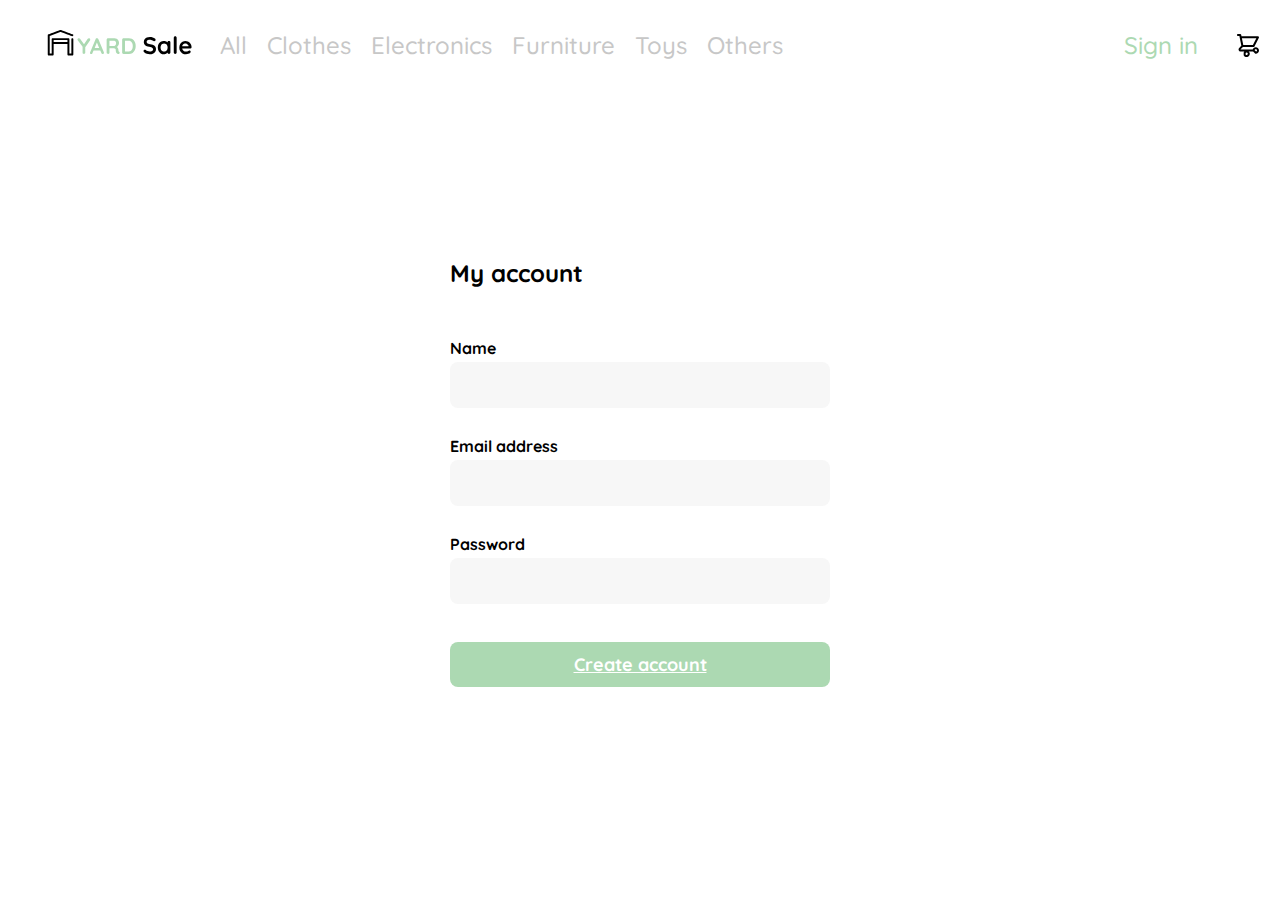
==== commit b72d5090: "Correción en las dimensiones del body; phone-view." ====
--- a/create_account.html
+++ b/create_account.html
@@ -47,6 +47,48 @@
             <a href="index.html" class="create-account-nav__button button__nav-button">Others</a>
           </li>
         </ol>
+        <div class="phone-view">
+          <div class="phone-view__container">
+            <h1 class="phone-create-account-container__title phone-global__title">Categories</h1>
+            <nav class="phone-create-account-nav__elements phone-global-nav__elements">
+              <ol class="phone-create-account-nav__buttons phone-global-nav__buttons">
+                <li>
+                  <a href="index.html" class="create-account-nav__button phone-button__nav-button">All</a>
+                </li>
+                <li>
+                  <a href="index.html" class="create-account-nav__button phone-button__nav-button">Clothes</a>
+                </li>
+                <li>
+                  <a href="index.html" class="create-account-nav__button phone-button__nav-button">Electronics</a>
+                </li>
+                <li>
+                  <a href="index.html" class="create-account-nav__button phone-button__nav-button">Furniture</a>
+                </li>
+                <li>
+                  <a href="index.html" class="create-account-nav__button phone-button__nav-button">Toys</a>
+                </li>
+                <li>
+                  <a href="index.html" class="create-account-nav__button phone-button__nav-button">Others</a>
+                </li>
+              </ol>
+              <div class="phone-name-options global-name-options">
+                <div class="phone-options-container">
+                  <ol class="phone-options">
+                    <li><a href="my_orders.html" class="my-orders-option__button button__nav-button">My
+                        orders</a></li>
+                    <li><a href="my_account.html" class="my-account-option__button button__nav-button">My
+                        account</a>
+                    </li>
+                    <li>
+                      <p class="name"></p>
+                    </li>
+                    <li><a href="login.html" class="action__button button__nav-button">Sign in</a></li>
+                  </ol>
+                </div>
+              </div>
+            </nav>
+          </div>
+        </div>
       </nav>
       <a href="index.html"
         class="create-account-nav__page-central-logo global-nav__page-logo global-nav__page-central-logo"><img
--- a/CSS/button.css
+++ b/CSS/button.css
@@ -32,3 +32,13 @@
   font-weight: 500;
   text-decoration: none;
 }
+
+.phone-button__nav-button {
+  background-color: var(--white);
+  font-size: var(--lg);
+  color: var(--black);
+  width: 100%;
+  cursor: pointer;
+  font-weight: 700;
+  text-decoration: none;
+}--- a/CSS/variables.css
+++ b/CSS/variables.css
@@ -10,4 +10,4 @@
   --lg: 24px;
   --logo: 30px;
   --logo-s: 22px;
-}
+}--- a/CSS/navegation.css
+++ b/CSS/navegation.css
@@ -111,6 +111,10 @@
   padding: 10px;
 }
 
+.options li a {
+  font-size: var(--md);
+}
+
 .my-orders-option__button {
   color: var(--black);
 }
@@ -135,13 +139,131 @@
   margin-top: 40px;
 }
 
+.phone-view {
+  width: 100%;
+  height: calc(100vh - 100px);
+  background-color: white;
+  display: none;
+  position: absolute;
+  top: 0;
+  left: 0;
+}
+
+.phone-view__container {
+  width: 260px;
+  display: grid;
+  grid-template-rows: 50px 1fr;
+}
+
+.phone-global-nav__elements {
+  display: grid;
+  grid-template-rows: 1fr 0.8fr;
+} 
+
+.phone-global__title {
+  margin: 0;
+  font-size: var(--lg);
+  align-self: center;
+  padding: 0 0 0 50px;
+}
+
+.phone-global-nav__buttons {
+  width: 180px;
+  margin: 0;
+  display: flex;
+  flex-direction: column;
+  place-content: start end;
+  padding: 0 0 0 50px;
+  list-style: none;
+}
+
+.phone-global-nav__buttons li {
+  display: none;
+  width: 180px;
+  padding: 0 0 30px 0;
+}
+
+.phone-global-nav__buttons li:nth-child(6) {
+  display: none;
+  padding: 0 0 80px 0;
+}
+
+.phone-global-nav__buttons li a {
+  font-size: var(--md);
+}
+
+.phone-name-options {
+  display: grid;
+  place-content: start;
+  grid-template-columns: 1fr;
+  grid-template-rows: 1fr;
+}
+
+.phone-options-container {
+  height: 100%;
+  display: grid;
+  grid-template-columns: 1fr;
+  grid-template-rows: 1fr;
+  place-content: end start;
+  /* position: relative; */
+  /* top: 20px; */
+  /* left: 38px; */
+  /* width: 150px; */
+  background-color: var(--white);
+  /* z-index: 1; */
+}
+
+.phone-options {
+  margin: 0;
+  padding: 0;
+  display: grid;
+  grid-template-rows: auto auto 1fr auto;
+  list-style: none;
+}
+
+.phone-options li {
+  padding: 30px 0 0 50px;
+}
+
+.phone-options li:nth-child(1) {
+  padding: 80px 0 0 50px;
+}
+
+.phone-options li:nth-child(3) {
+  place-self: end start;
+}
+
+.phone-options li:nth-child(4) {
+  padding: 5px 0 20px 50px;
+  place-self: end start;
+}
+
+.phone-options li a {
+  font-size: var(--md);
+  font-weight: 700;
+
+}
+
+.menu-control__img {
+  z-index: 6;
+}
+
 @media (min-width: 320px) {
   /* smartphones, iPhone, portrait 480x320 phones */
 }
 @media (min-width: 481px) {
   /* portrait e-readers (Nook/Kindle), smaller tablets @ 600 or @ 640 wide. */
 }
-@media (min-width: 641px) {
+@media (max-width: 720px) {
+  /* portrait e-readers (Nook/Kindle), smaller tablets @ 600 or @ 640 wide. */
+  #menu-control:checked ~ div {
+    display: grid;
+  }
+  #menu-control:checked ~ div ol > li {
+    display: block;
+  }
+}
+@media (min-width: 721px) {
   /* portrait tablets, portrait iPad, landscape e-readers, landscape 800x480 or 854x480 phones */
   .global-nav {
     grid-template-columns: 200px 1fr 250px;
@@ -165,6 +287,9 @@
     display: block;
     padding-bottom: 10px;
   }
+  .phone-view {
+    display: none;
+  }
   .global-nav__elements li:hover a {
     color: var(--hospital-green);
   }
--- a/CSS/create_account.css
+++ b/CSS/create_account.css
@@ -1,6 +1,6 @@
 body {
   margin: 0 20px;
-  height: 100vh;
+  height: calc(100vh - 70px);
   font-family: "Quicksand", sans-serif;
 }
 
